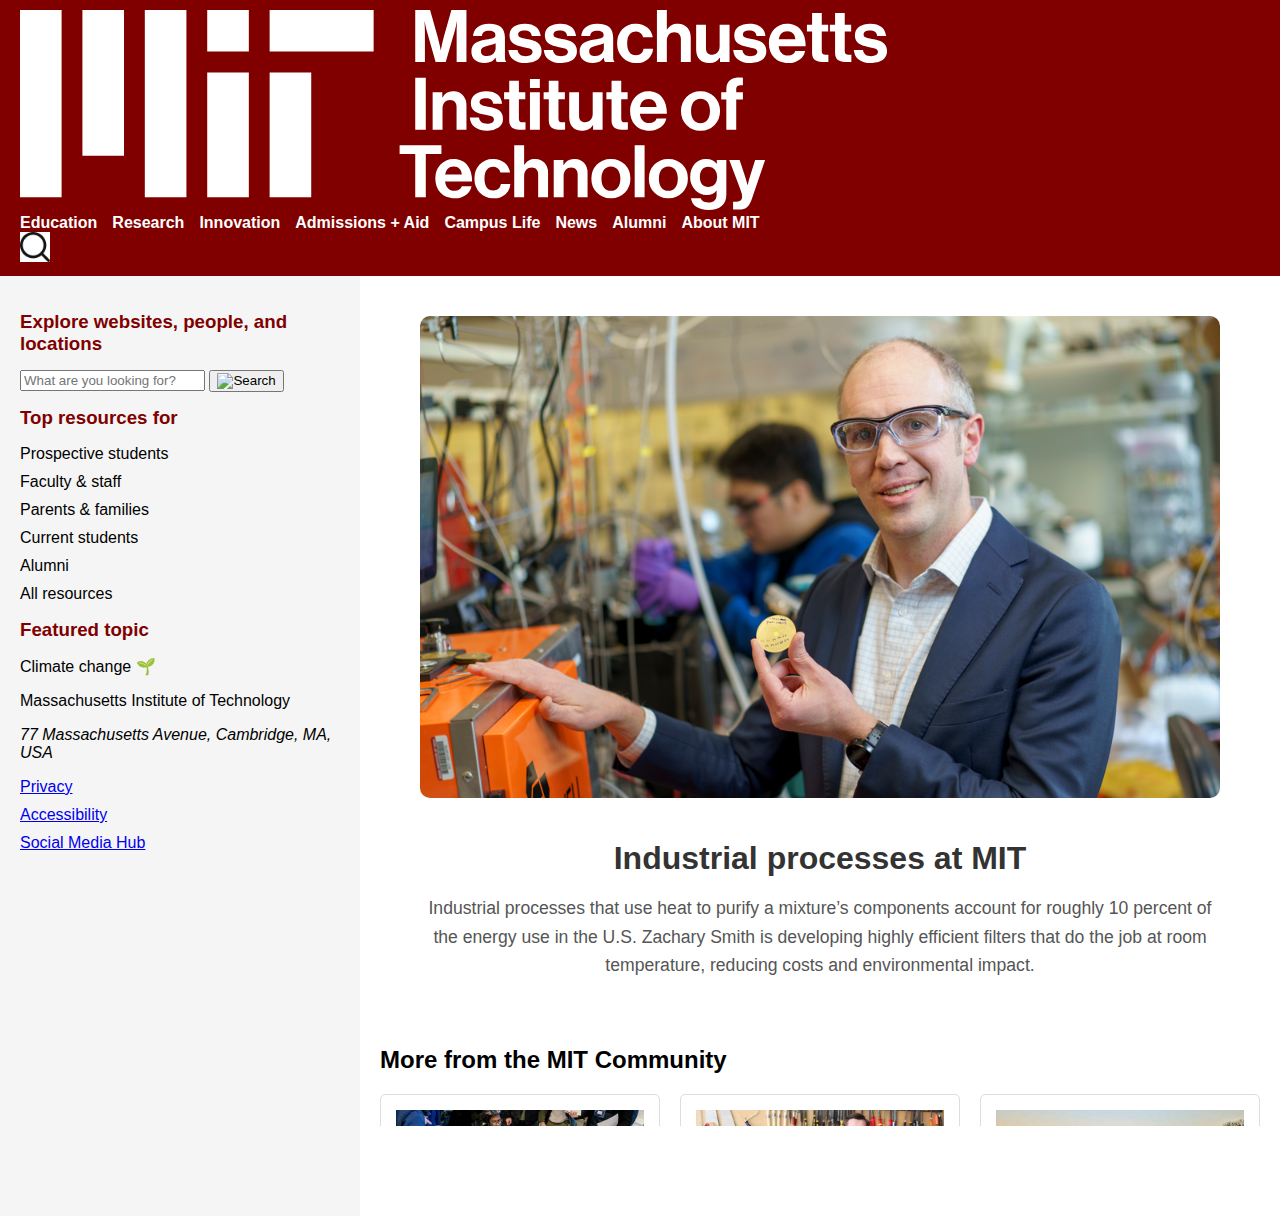
==== index.html @ 6602f0c6 "adding the landing page" ====
<!DOCTYPE html>
<html lang="en">
<head>
    <meta charset="UTF-8">
    <meta name="viewport" content="width=device-width, initial-scale=1.0">
    <title>MIT University</title>
    <link rel="stylesheet" href="style.css">
</head>
<body>
    <!-- Header -->
    <header>
        <div class="header-container">
            <img src="./herologo.svg" alt="MIT Logo" class="logo">
            <nav>
                <ul>
                    <li><a href="#">Education</a></li>
                    <li><a href="#">Research</a></li>
                    <li><a href="#">Innovation</a></li>
                    <li><a href="#">Admissions + Aid</a></li>
                    <li><a href="#">Campus Life</a></li>
                    <li><a href="#">News</a></li>
                    <li><a href="#">Alumni</a></li>
                    <li><a href="#">About MIT</a></li>
                </ul>
            </nav>
            <div class="search-icon">
                <img src="./search.png" alt="Search" width="100px">
            </div>
        </div>
    </header>

    <!-- Layout -->
    <div class="layout">
        <!-- Left Sidebar -->
        <aside class="sidebar">
            <h3>Explore websites, people, and locations</h3>
            <div class="search-box">
                <input type="text" placeholder="What are you looking for?">
                <button><img src="./searchh.png" alt="Search"></button>
            </div>
            <div class="resources">
                <h3>Top resources for</h3>
                <ul>
                    <li>Prospective students</li>
                    <li>Faculty & staff</li>
                    <li>Parents & families</li>
                    <li>Current students</li>
                    <li>Alumni</li>
                    <li>All resources</li>
                </ul>
            </div>
            <div class="featured-topic">
                <h3>Featured topic</h3>
                <p>Climate change <span>🌱</span></p>
            </div>
            <footer>
                <p>Massachusetts Institute of Technology</p>
                <address>
                    77 Massachusetts Avenue, Cambridge, MA, USA
                </address>
                <ul class="footer-links">
                    <li><a href="#">Privacy</a></li>
                    <li><a href="#">Accessibility</a></li>
                    <li><a href="#">Social Media Hub</a></li>
                </ul>
            </footer>
        </aside>

        <!-- Right Content -->
        <main class="content">
            <!-- Hero Section -->
            <section class="hero">
                <img src="./heroimage.jpg" alt="Hero Image" class="hero-img">
                <div class="hero-text">
                    <h1>Industrial processes at MIT</h1>
                    <p>
                        Industrial processes that use heat to purify a mixture’s components account for roughly 10 percent of the energy use in the U.S. Zachary Smith is developing highly efficient filters that do the job at room temperature, reducing costs and environmental impact.
                    </p>
                </div>
            </section>

            <!-- Main Content -->
            <section class="grid-section">
                <h2>More from the MIT Community</h2>
                <div class="grid-container">
                    <!-- Existing Items -->
                    <div class="grid-item">
                        <img src="./around campus.jpg" alt="Community 1">
                        <h3>Around Campus</h3>
                        <p>More puzzles, less sleep. The annual three days MIT Mystery Hunt, a tradition since 1981, returns to campus on January 17.</p>
                    </div>
                    <div class="grid-item">
                        <img src="./spotlight.jpg" alt="Community 2">
                        <h3>Spotlight</h3>
                        <p>To help design large structures, Zane Schemmer writes algorithms that optimize function, minimize carbon footprint, and produce a manufacturable result.</p>
                    </div>
                    <div class="grid-item">
                        <img src="./thismith.jpg" alt="Community 3">
                        <h3>#THISISMIT</h3>
                        <p>Via @mitsailingpavilion on Instagram: “Just because it’s winter doesn’t mean we will stop posting sunset pics! Work is underway to be ready for the next season – lots of boats means lots of projects!”</p>
                    </div>
                    <div class="grid-item">
                        <img src="./research.jpg" alt="Community 4">
                        <h3>Research Highlights</h3>
                        <p>CSAIL researchers’ new AI model produces human-like vocal imitations of everyday sounds.</p>
                    </div>
                    <div class="grid-item">
                        <img src="./spotlightt.jpg" alt="Community Extra 1">
                        <h3>Community Extra 1</h3>
                        <p>MIT's community is full of passionate individuals solving real-world problems.</p>
                    </div>
                    <div class="grid-item">
                        <img src="./thiss.jpg" alt="Community Extra 2">
                        <h3>Community Extra 2</h3>
                        <p>Students at MIT collaborate across disciplines to innovate and create solutions.</p>
                    </div>
                </div>
            </section>

            <!-- Footer Section -->
            <footer class="main-footer">
                <div class="footer-container">
                    <p>Want more about MIT?</p>
                    <p>Explore <a href="#">more spotlights</a>, or subscribe to receive daily or weekly doses of MIT in your inbox.</p>
                    <button class="subscribe-button">Subscribe</button>
                </div>
            </footer>
        </main>
    </div>
</body>
</html>
---- style.css ----
/* Global Styles */
body {
  margin: 0;
  font-family: Arial, sans-serif;
  display: flex;
  flex-direction: column;
  height: 100vh;
}

/* Header */
header {
  background: #800000;
  color: white;
  padding: 10px 20px;
  display: flex;
  justify-content: space-between;
  align-items: center;
}

header .logo {
  /* width: 100px; */
}

header nav ul {
  list-style: none;
  display: flex;
  gap: 15px;
  margin: 0;
  padding: 0;
}

header nav ul li a {
  color: white;
  text-decoration: none;
  font-weight: bold;
}

.search-icon img {
  width: 30px;
  cursor: pointer;
}

/* Layout */
.layout {
  display: flex;
  height: calc(100vh - 50px); /* Full height minus header */
}

/* Sidebar */
.sidebar {
  width: 25%;
  background: #f5f5f5;
  padding: 20px;
  overflow-y: auto;
  position: sticky;
  top: 0;
  height: 100vh;
}

.sidebar h3 {
  color: #800000;
  margin: 15px 0;
}

.sidebar ul {
  list-style: none;
  padding: 0;
}

.sidebar ul li {
  margin-bottom: 10px;
}

/* Right Content */
.content {
  flex: 1; /* Take remaining space */
  overflow-y: auto; /* Make it scrollable */
  padding: 20px;
}

/* Hero Section */
.hero {
  display: flex;
  flex-direction: column;
  align-items: center;
  text-align: center;
  gap: 20px;
  padding: 20px;
}

.hero-img {
  width: 100%;
  max-width: 800px;
  height: auto;
  border-radius: 10px;
}

.hero-text {
  max-width: 800px;
  color: #333;
}

.hero-text h1 {
  font-size: 2em;
  margin-bottom: 15px;
}

.hero-text p {
  font-size: 1.1em;
  line-height: 1.6;
  color: #555;
}

/* Grid Section */
.grid-section {
  margin-top: 30px;
}

.grid-container {
  display: grid;
  grid-template-columns: repeat(3, 1fr); /* Ensure 6 pictures remain aligned */
  gap: 20px;
}

.grid-item {
  background: white;
  border: 1px solid #ddd;
  padding: 15px;
  border-radius: 5px;
  text-align: center;
}

.grid-item img {
  width: 100%;
  height: 150px;
  object-fit: cover;
}

/* Footer Section */
.main-footer {
  background-color: #800000;
  color: white;
  text-align: center;
  padding: 20px;
  margin-top: 30px;
}

.main-footer a {
  color: #ffcccc;
  text-decoration: underline;
}

.subscribe-button {
  background-color: white;
  color: #800000;
  border: 2px solid white;
  padding: 10px 20px;
  margin-top: 10px;
  cursor: pointer;
  border-radius: 5px;
  font-weight: bold;
}

.subscribe-button:hover {
  background-color: #ffcccc;
  color: #800000;
}
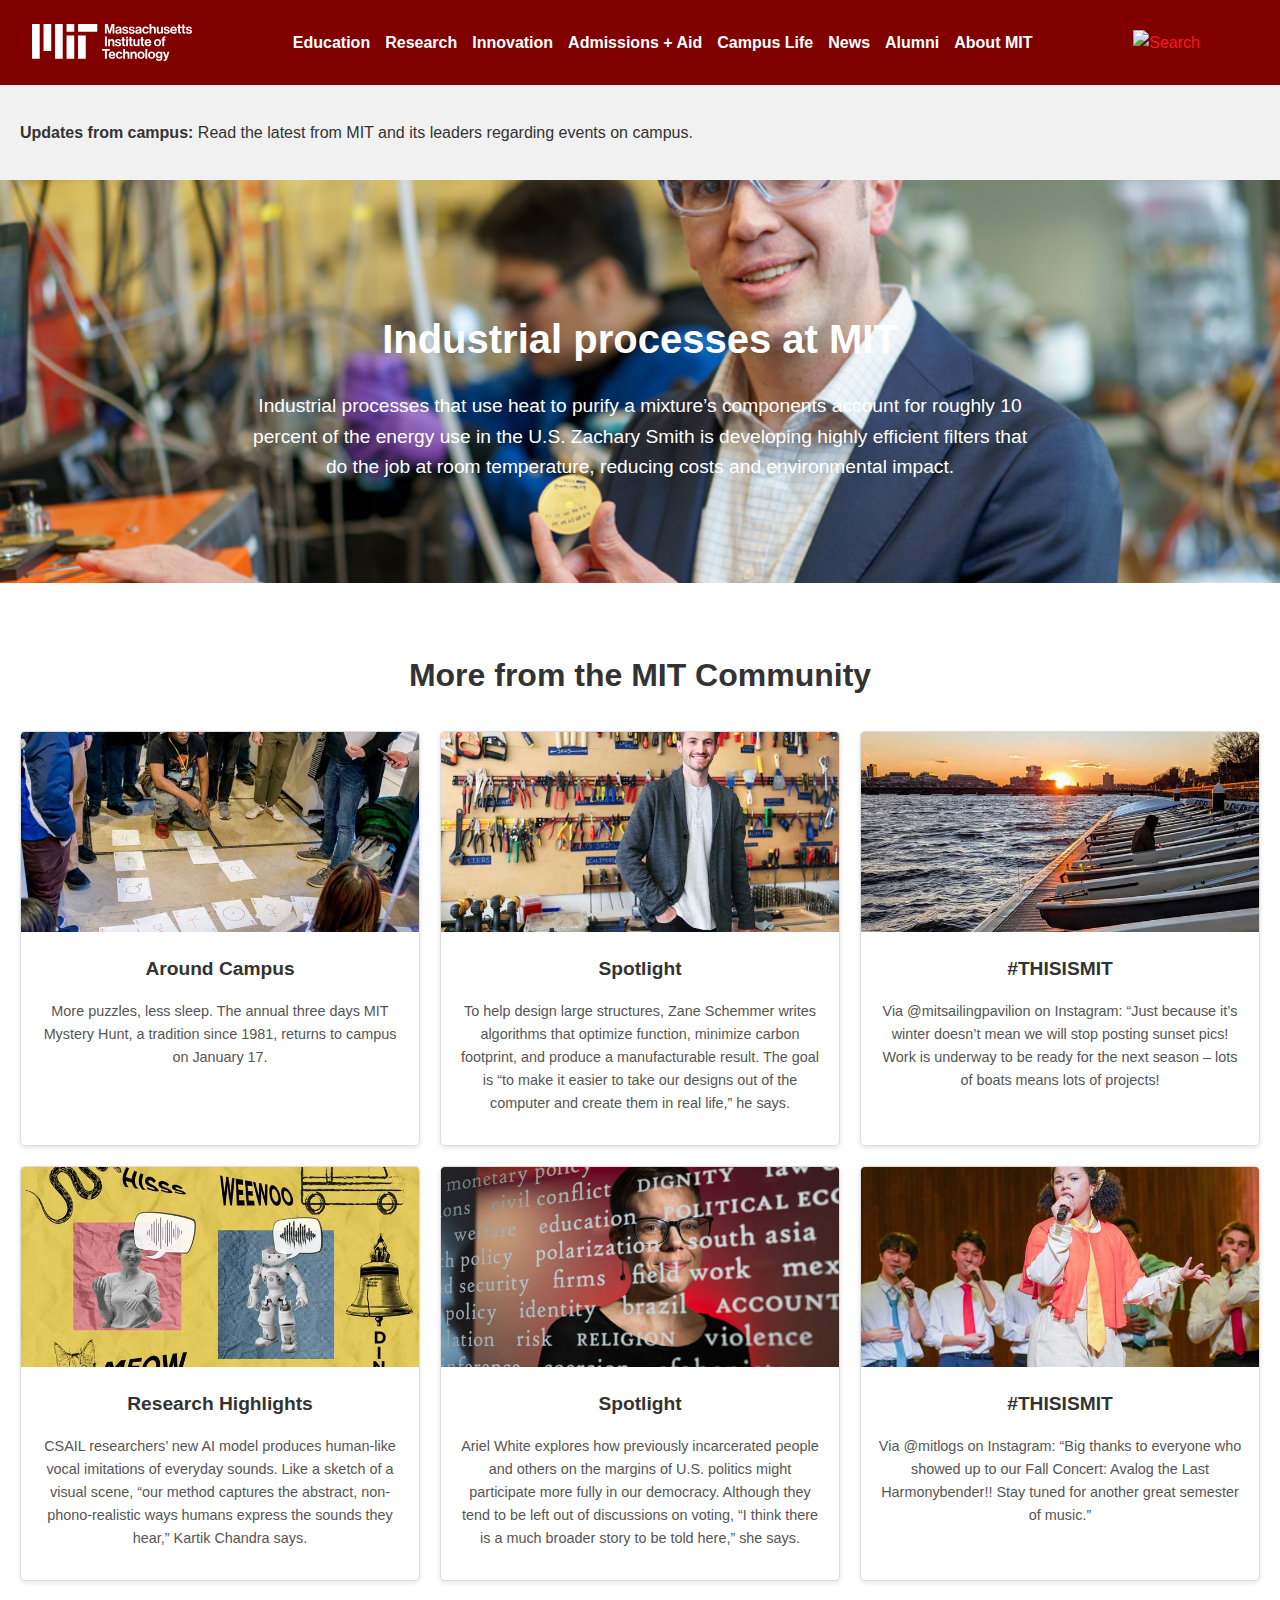
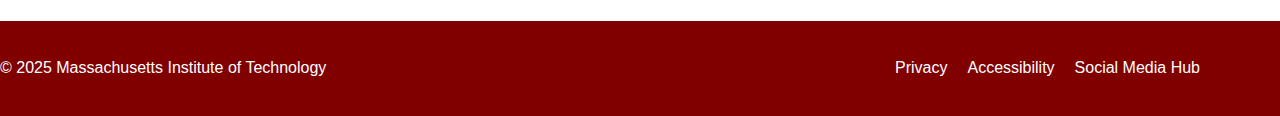
==== commit 3a79f18b: "deleted redundant files" ====
--- a/index.html
+++ b/index.html
@@ -4,13 +4,13 @@
     <meta charset="UTF-8">
     <meta name="viewport" content="width=device-width, initial-scale=1.0">
     <title>MIT University</title>
-    <link rel="stylesheet" href="style.css">
+    <link rel="stylesheet" href="styles.css">
 </head>
 <body>
     <!-- Header -->
     <header>
-        <div class="header-container">
-            <img src="./herologo.svg" alt="MIT Logo" class="logo">
+        <div class="container">
+            <img src="./herologo.svg" alt="MIT Logo" class="mit-logo">
             <nav>
                 <ul>
                     <li><a href="#">Education</a></li>
@@ -23,109 +23,82 @@
                     <li><a href="#">About MIT</a></li>
                 </ul>
             </nav>
-            <div class="search-icon">
-                <img src="./search.png" alt="Search" width="100px">
+            <div class="search-icon" style="background-image: #ff1423;">
+                <img src="./searchicon.svg" alt="Search" style="color: #ff1423;">
             </div>
         </div>
     </header>
 
-    <!-- Layout -->
-    <div class="layout">
-        <!-- Left Sidebar -->
-        <aside class="sidebar">
-            <h3>Explore websites, people, and locations</h3>
-            <div class="search-box">
-                <input type="text" placeholder="What are you looking for?">
-                <button><img src="./searchh.png" alt="Search"></button>
+    <!-- Text Box Under Header -->
+    <section class="text-box" style="overflow:hidden;">
+        <div class="container">
+            <p>
+                <strong>Updates from campus:</strong> Read the latest from MIT and its leaders regarding events on campus.
+            </p>
+        </div>
+    </section>
+
+    <!-- Hero Section -->
+    <section class="hero">
+        <div class="hero-text">
+            <h1>Industrial processes at MIT</h1>
+            <p>
+                Industrial processes that use heat to purify a mixture’s components account for roughly 10 percent of the energy use in the U.S. Zachary Smith is developing highly efficient filters that do the job at room temperature, reducing costs and environmental impact.
+            </p>
+        </div>
+    </section>
+
+    <!-- Main Content -->
+    <main>
+        <section class="grid-section">
+            <h2>More from the MIT Community</h2>
+            <div class="grid-container">
+                <!-- Grid Items -->
+                <div class="grid-item">
+                    <img src="./around campus.jpg" alt="Community 1">
+                    <h3>Around Campus</h3>
+                    <p>More puzzles, less sleep. The annual three days MIT Mystery Hunt, a tradition since 1981, returns to campus on January 17.</p>
+                </div>
+                <div class="grid-item">
+                    <img src="./spotlight.jpg" alt="Community 2">
+                    <h3>Spotlight</h3>
+                    <p>To help design large structures, Zane Schemmer writes algorithms that optimize function, minimize carbon footprint, and produce a manufacturable result. The goal is “to make it easier to take our designs out of the computer and create them in real life,” he says.</p>
+                </div>
+                <div class="grid-item">
+                    <img src="./thismith.jpg" alt="Community 3">
+                    <h3>#THISISMIT</h3>
+                    <p>Via @mitsailingpavilion on Instagram: “Just because it’s winter doesn’t mean we will stop posting sunset pics! Work is underway to be ready for the next season – lots of boats means lots of projects!</p>
+                </div>
+                <div class="grid-item">
+                    <img src="./research.jpg" alt="Community 4">
+                    <h3>Research Highlights</h3>
+                    <p>CSAIL researchers’ new AI model produces human-like vocal imitations of everyday sounds. Like a sketch of a visual scene, “our method captures the abstract, non-phono-realistic ways humans express the sounds they hear,” Kartik Chandra says.</p>
+                </div>
+                <div class="grid-item">
+                    <img src="./spotlightt.jpg" alt="Community 5">
+                    <h3>Spotlight</h3>
+                    <p>Ariel White explores how previously incarcerated people and others on the margins of U.S. politics might participate more fully in our democracy. Although they tend to be left out of discussions on voting, “I think there is a much broader story to be told here,” she says.</p>
+                </div>
+                <div class="grid-item">
+                    <img src="./thiss.jpg" alt="Community 6">
+                    <h3>#THISISMIT</h3>
+                    <p>Via @mitlogs on Instagram: “Big thanks to everyone who showed up to our Fall Concert: Avalog the Last Harmonybender!! Stay tuned for another great semester of music.”</p>
+                </div>
             </div>
-            <div class="resources">
-                <h3>Top resources for</h3>
-                <ul>
-                    <li>Prospective students</li>
-                    <li>Faculty & staff</li>
-                    <li>Parents & families</li>
-                    <li>Current students</li>
-                    <li>Alumni</li>
-                    <li>All resources</li>
-                </ul>
-            </div>
-            <div class="featured-topic">
-                <h3>Featured topic</h3>
-                <p>Climate change <span>🌱</span></p>
-            </div>
-            <footer>
-                <p>Massachusetts Institute of Technology</p>
-                <address>
-                    77 Massachusetts Avenue, Cambridge, MA, USA
-                </address>
-                <ul class="footer-links">
-                    <li><a href="#">Privacy</a></li>
-                    <li><a href="#">Accessibility</a></li>
-                    <li><a href="#">Social Media Hub</a></li>
-                </ul>
-            </footer>
-        </aside>
+        </section>
+    </main>
 
-        <!-- Right Content -->
-        <main class="content">
-            <!-- Hero Section -->
-            <section class="hero">
-                <img src="./heroimage.jpg" alt="Hero Image" class="hero-img">
-                <div class="hero-text">
-                    <h1>Industrial processes at MIT</h1>
-                    <p>
-                        Industrial processes that use heat to purify a mixture’s components account for roughly 10 percent of the energy use in the U.S. Zachary Smith is developing highly efficient filters that do the job at room temperature, reducing costs and environmental impact.
-                    </p>
-                </div>
-            </section>
-
-            <!-- Main Content -->
-            <section class="grid-section">
-                <h2>More from the MIT Community</h2>
-                <div class="grid-container">
-                    <!-- Existing Items -->
-                    <div class="grid-item">
-                        <img src="./around campus.jpg" alt="Community 1">
-                        <h3>Around Campus</h3>
-                        <p>More puzzles, less sleep. The annual three days MIT Mystery Hunt, a tradition since 1981, returns to campus on January 17.</p>
-                    </div>
-                    <div class="grid-item">
-                        <img src="./spotlight.jpg" alt="Community 2">
-                        <h3>Spotlight</h3>
-                        <p>To help design large structures, Zane Schemmer writes algorithms that optimize function, minimize carbon footprint, and produce a manufacturable result.</p>
-                    </div>
-                    <div class="grid-item">
-                        <img src="./thismith.jpg" alt="Community 3">
-                        <h3>#THISISMIT</h3>
-                        <p>Via @mitsailingpavilion on Instagram: “Just because it’s winter doesn’t mean we will stop posting sunset pics! Work is underway to be ready for the next season – lots of boats means lots of projects!”</p>
-                    </div>
-                    <div class="grid-item">
-                        <img src="./research.jpg" alt="Community 4">
-                        <h3>Research Highlights</h3>
-                        <p>CSAIL researchers’ new AI model produces human-like vocal imitations of everyday sounds.</p>
-                    </div>
-                    <div class="grid-item">
-                        <img src="./spotlightt.jpg" alt="Community Extra 1">
-                        <h3>Community Extra 1</h3>
-                        <p>MIT's community is full of passionate individuals solving real-world problems.</p>
-                    </div>
-                    <div class="grid-item">
-                        <img src="./thiss.jpg" alt="Community Extra 2">
-                        <h3>Community Extra 2</h3>
-                        <p>Students at MIT collaborate across disciplines to innovate and create solutions.</p>
-                    </div>
-                </div>
-            </section>
-
-            <!-- Footer Section -->
-            <footer class="main-footer">
-                <div class="footer-container">
-                    <p>Want more about MIT?</p>
-                    <p>Explore <a href="#">more spotlights</a>, or subscribe to receive daily or weekly doses of MIT in your inbox.</p>
-                    <button class="subscribe-button">Subscribe</button>
-                </div>
-            </footer>
-        </main>
-    </div>
+    <!-- Footer -->
+    <footer>
+        <div class="container footer-container">
+            <p>© 2025 Massachusetts Institute of Technology</p>
+            <ul>
+                <li><a href="#">Privacy</a></li>
+                <li><a href="#">Accessibility</a></li>
+                <li><a href="#">Social Media Hub</a></li>
+            </ul>
+        </div>
+    </footer>
 </body>
 </html>
+
--- a/styles.css
+++ b/styles.css
@@ -0,0 +1,156 @@
+/* Global Styles */
+body {
+    margin: 0;
+    font-family: Arial, sans-serif;
+    line-height: 1.6;
+    color: #333;
+}
+
+.mit-logo {
+    width: 10rem;
+    /* height: 60rem !important; */
+    margin-left: 2rem;
+}
+
+.container {
+    display: flex;
+    justify-content: space-between;
+    align-items: center;
+    width: 100%;
+    max-width: 1200px;
+    height: 100%;
+    height: 75px;
+    /* margin: auto; */
+}
+
+/* Header */
+header {
+    background: #800000;
+    color: white;
+    padding: 5px 0; /* Reduced height */
+    display: flex;
+    justify-content: space-between;
+    align-items: center;
+    flex: 1 1 0%;
+}
+
+header .logo {
+    width: 219px;
+    height: 46px;
+}
+
+header nav ul {
+    list-style: none;
+    display: flex;
+    gap: 15px; /* Reduced gap for compact look */
+    margin: 0;
+    padding: 0;
+}
+
+header nav ul li a {
+    color: white;
+    text-decoration: none;
+    font-weight: bold;
+}
+
+.search-icon img {
+    width: 30px; /* Increased icon size */
+    cursor: pointer;
+}
+
+/* Text Box */
+.text-box {
+    background: #f1f1f1;
+    padding: 10px 20px;
+    text-align: center;
+}
+
+.text-box p {
+    margin: 0;
+    font-size: 1em;
+}
+
+/* Hero Section */
+.hero {
+    background: url('./heroimage.jpg') no-repeat center center/cover;
+    color: white;
+    text-align: center;
+    padding: 100px 20px; /* Adjusted padding */
+}
+
+.hero h1 {
+    font-size: 2.5em;
+    margin-bottom: 20px;
+}
+
+.hero p {
+    font-size: 1.2em;
+    max-width: 800px;
+    margin: 0 auto;
+}
+
+/* Grid Section */
+.grid-section {
+    padding: 40px 0;
+    text-align: center;
+}
+
+.grid-section h2 {
+    margin-bottom: 30px;
+    font-size: 2em;
+}
+
+.grid-container {
+    display: grid;
+    grid-template-columns: repeat(3, 1fr);
+    gap: 20px;
+    padding: 0 20px;
+}
+
+.grid-item {
+    background: white;
+    border: 1px solid #ddd;
+    border-radius: 5px;
+    overflow: hidden;
+    box-shadow: 0 2px 5px rgba(0, 0, 0, 0.1);
+}
+
+.grid-item img {
+    width: 100%;
+    height: 200px;
+    object-fit: cover;
+}
+
+.grid-item h3 {
+    font-size: 1.2em;
+    margin: 15px 0;
+}
+
+.grid-item p {
+    padding: 0 15px 15px;
+    font-size: 0.9em;
+    color: #555;
+}
+
+/* Footer */
+footer {
+    background: #800000;
+    color: white;
+    padding: 10px 0;
+    text-align: center;
+}
+
+footer ul {
+    list-style: none;
+    display: flex;
+    justify-content: center;
+    gap: 20px;
+    padding: 0;
+    margin: 0;
+}
+
+footer ul li a {
+    color: white;
+    text-decoration: none;
+}
+
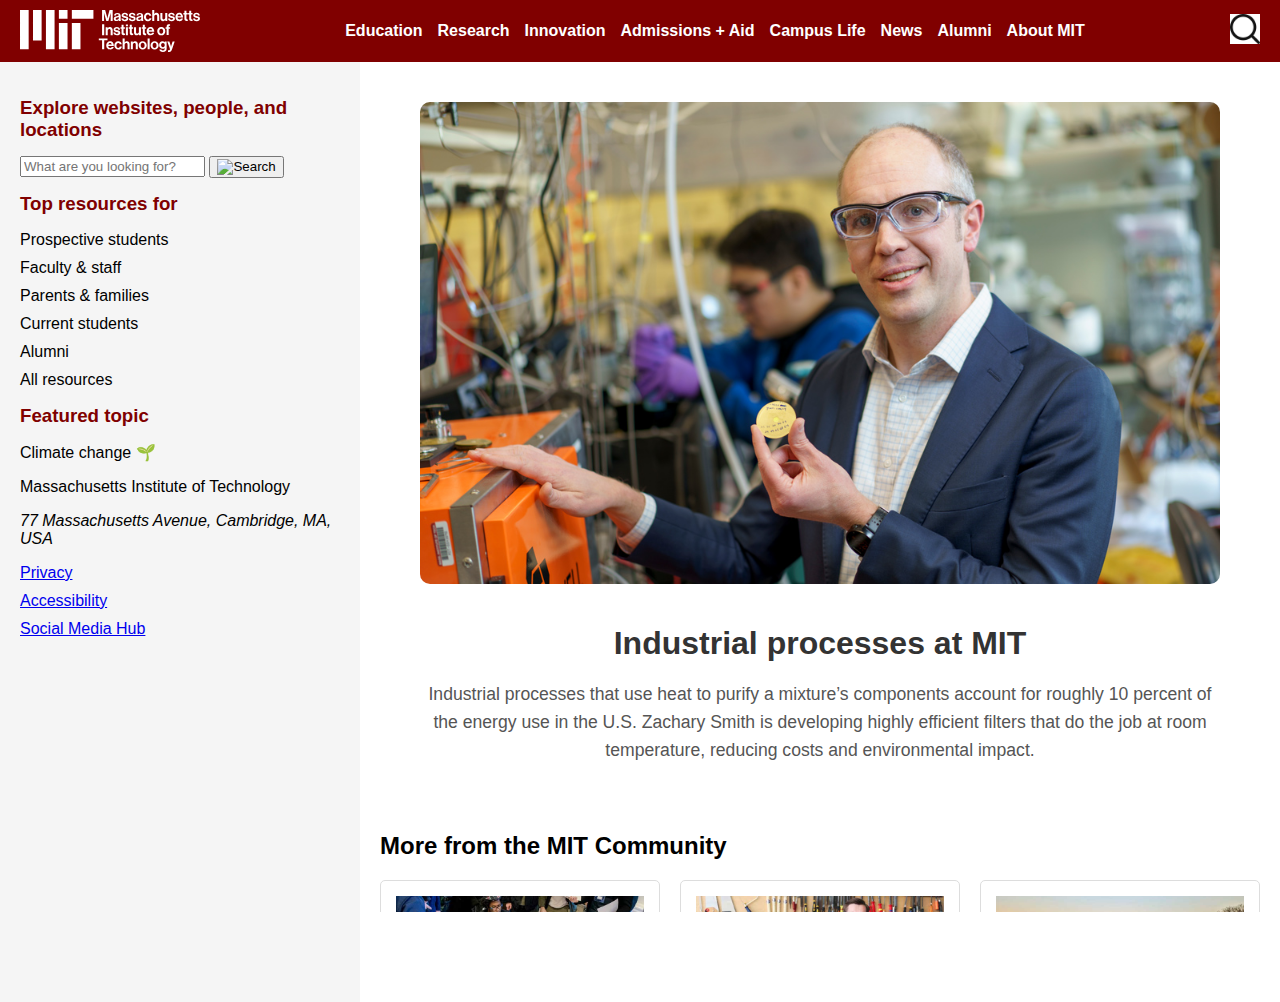
==== commit 1b5f3608: "refactored changes" ====
--- a/index.html
+++ b/index.html
@@ -4,13 +4,13 @@
     <meta charset="UTF-8">
     <meta name="viewport" content="width=device-width, initial-scale=1.0">
     <title>MIT University</title>
-    <link rel="stylesheet" href="styles.css">
+    <link rel="stylesheet" href="style.css">
 </head>
 <body>
     <!-- Header -->
     <header>
-        <div class="container">
-            <img src="./herologo.svg" alt="MIT Logo" class="mit-logo">
+        <!-- <div class="header-container"> -->
+            <img src="./mit-logo.svg" alt="MIT Logo" class="logo">
             <nav>
                 <ul>
                     <li><a href="#">Education</a></li>
@@ -23,82 +23,109 @@
                     <li><a href="#">About MIT</a></li>
                 </ul>
             </nav>
-            <div class="search-icon" style="background-image: #ff1423;">
-                <img src="./searchicon.svg" alt="Search" style="color: #ff1423;">
+            <div class="search-icon">
+                <img src="./search.png" alt="Search" class="search-icon">
             </div>
-        </div>
+        <!-- </div> -->
     </header>
 
-    <!-- Text Box Under Header -->
-    <section class="text-box" style="overflow:hidden;">
-        <div class="container">
-            <p>
-                <strong>Updates from campus:</strong> Read the latest from MIT and its leaders regarding events on campus.
-            </p>
-        </div>
-    </section>
+    <!-- Layout -->
+    <div class="layout">
+        <!-- Left Sidebar -->
+        <aside class="sidebar">
+            <h3>Explore websites, people, and locations</h3>
+            <div class="search-box">
+                <input type="text" placeholder="What are you looking for?">
+                <button><img src="./searchh.png" alt="Search"></button>
+            </div>
+            <div class="resources">
+                <h3>Top resources for</h3>
+                <ul>
+                    <li>Prospective students</li>
+                    <li>Faculty & staff</li>
+                    <li>Parents & families</li>
+                    <li>Current students</li>
+                    <li>Alumni</li>
+                    <li>All resources</li>
+                </ul>
+            </div>
+            <div class="featured-topic">
+                <h3>Featured topic</h3>
+                <p>Climate change <span>🌱</span></p>
+            </div>
+            <footer>
+                <p>Massachusetts Institute of Technology</p>
+                <address>
+                    77 Massachusetts Avenue, Cambridge, MA, USA
+                </address>
+                <ul class="footer-links">
+                    <li><a href="#">Privacy</a></li>
+                    <li><a href="#">Accessibility</a></li>
+                    <li><a href="#">Social Media Hub</a></li>
+                </ul>
+            </footer>
+        </aside>
 
-    <!-- Hero Section -->
-    <section class="hero">
-        <div class="hero-text">
-            <h1>Industrial processes at MIT</h1>
-            <p>
-                Industrial processes that use heat to purify a mixture’s components account for roughly 10 percent of the energy use in the U.S. Zachary Smith is developing highly efficient filters that do the job at room temperature, reducing costs and environmental impact.
-            </p>
-        </div>
-    </section>
+        <!-- Right Content -->
+        <main class="content">
+            <!-- Hero Section -->
+            <section class="hero">
+                <img src="./heroimage.jpg" alt="Hero Image" class="hero-img">
+                <div class="hero-text">
+                    <h1>Industrial processes at MIT</h1>
+                    <p>
+                        Industrial processes that use heat to purify a mixture’s components account for roughly 10 percent of the energy use in the U.S. Zachary Smith is developing highly efficient filters that do the job at room temperature, reducing costs and environmental impact.
+                    </p>
+                </div>
+            </section>
 
-    <!-- Main Content -->
-    <main>
-        <section class="grid-section">
-            <h2>More from the MIT Community</h2>
-            <div class="grid-container">
-                <!-- Grid Items -->
-                <div class="grid-item">
-                    <img src="./around campus.jpg" alt="Community 1">
-                    <h3>Around Campus</h3>
-                    <p>More puzzles, less sleep. The annual three days MIT Mystery Hunt, a tradition since 1981, returns to campus on January 17.</p>
+            <!-- Main Content -->
+            <section class="grid-section">
+                <h2>More from the MIT Community</h2>
+                <div class="grid-container">
+                    <!-- Existing Items -->
+                    <div class="grid-item">
+                        <img src="./around campus.jpg" alt="Community 1">
+                        <h3>Around Campus</h3>
+                        <p>More puzzles, less sleep. The annual three days MIT Mystery Hunt, a tradition since 1981, returns to campus on January 17.</p>
+                    </div>
+                    <div class="grid-item">
+                        <img src="./spotlight.jpg" alt="Community 2">
+                        <h3>Spotlight</h3>
+                        <p>To help design large structures, Zane Schemmer writes algorithms that optimize function, minimize carbon footprint, and produce a manufacturable result.</p>
+                    </div>
+                    <div class="grid-item">
+                        <img src="./thismith.jpg" alt="Community 3">
+                        <h3>#THISISMIT</h3>
+                        <p>Via @mitsailingpavilion on Instagram: “Just because it’s winter doesn’t mean we will stop posting sunset pics! Work is underway to be ready for the next season – lots of boats means lots of projects!”</p>
+                    </div>
+                    <div class="grid-item">
+                        <img src="./research.jpg" alt="Community 4">
+                        <h3>Research Highlights</h3>
+                        <p>CSAIL researchers’ new AI model produces human-like vocal imitations of everyday sounds.</p>
+                    </div>
+                    <div class="grid-item">
+                        <img src="./spotlightt.jpg" alt="Community Extra 1">
+                        <h3>Community Extra 1</h3>
+                        <p>MIT's community is full of passionate individuals solving real-world problems.</p>
+                    </div>
+                    <div class="grid-item">
+                        <img src="./thiss.jpg" alt="Community Extra 2">
+                        <h3>Community Extra 2</h3>
+                        <p>Students at MIT collaborate across disciplines to innovate and create solutions.</p>
+                    </div>
                 </div>
-                <div class="grid-item">
-                    <img src="./spotlight.jpg" alt="Community 2">
-                    <h3>Spotlight</h3>
-                    <p>To help design large structures, Zane Schemmer writes algorithms that optimize function, minimize carbon footprint, and produce a manufacturable result. The goal is “to make it easier to take our designs out of the computer and create them in real life,” he says.</p>
+            </section>
+
+            <!-- Footer Section -->
+            <footer class="main-footer">
+                <div class="footer-container">
+                    <p>Want more about MIT?</p>
+                    <p>Explore <a href="#">more spotlights</a>, or subscribe to receive daily or weekly doses of MIT in your inbox.</p>
+                    <button class="subscribe-button">Subscribe</button>
                 </div>
-                <div class="grid-item">
-                    <img src="./thismith.jpg" alt="Community 3">
-                    <h3>#THISISMIT</h3>
-                    <p>Via @mitsailingpavilion on Instagram: “Just because it’s winter doesn’t mean we will stop posting sunset pics! Work is underway to be ready for the next season – lots of boats means lots of projects!</p>
-                </div>
-                <div class="grid-item">
-                    <img src="./research.jpg" alt="Community 4">
-                    <h3>Research Highlights</h3>
-                    <p>CSAIL researchers’ new AI model produces human-like vocal imitations of everyday sounds. Like a sketch of a visual scene, “our method captures the abstract, non-phono-realistic ways humans express the sounds they hear,” Kartik Chandra says.</p>
-                </div>
-                <div class="grid-item">
-                    <img src="./spotlightt.jpg" alt="Community 5">
-                    <h3>Spotlight</h3>
-                    <p>Ariel White explores how previously incarcerated people and others on the margins of U.S. politics might participate more fully in our democracy. Although they tend to be left out of discussions on voting, “I think there is a much broader story to be told here,” she says.</p>
-                </div>
-                <div class="grid-item">
-                    <img src="./thiss.jpg" alt="Community 6">
-                    <h3>#THISISMIT</h3>
-                    <p>Via @mitlogs on Instagram: “Big thanks to everyone who showed up to our Fall Concert: Avalog the Last Harmonybender!! Stay tuned for another great semester of music.”</p>
-                </div>
-            </div>
-        </section>
-    </main>
-
-    <!-- Footer -->
-    <footer>
-        <div class="container footer-container">
-            <p>© 2025 Massachusetts Institute of Technology</p>
-            <ul>
-                <li><a href="#">Privacy</a></li>
-                <li><a href="#">Accessibility</a></li>
-                <li><a href="#">Social Media Hub</a></li>
-            </ul>
-        </div>
-    </footer>
+            </footer>
+        </main>
+    </div>
 </body>
 </html>
-
--- a/style.css
+++ b/style.css
@@ -0,0 +1,170 @@
+/* Global Styles */
+body {
+  margin: 0;
+  font-family: Arial, sans-serif;
+  display: flex;
+  flex-direction: column;
+  height: 100vh;
+}
+
+/* Header */
+header {
+  background: #800000;
+  color: white;
+  padding: 10px 20px;
+  display: flex;
+  justify-content: space-between;
+  align-items: center;
+}
+
+header .logo {
+  width: 180px;
+}
+
+header nav ul {
+  list-style: none;
+  display: flex;
+  gap: 15px;
+  margin: 0;
+  padding: 0;
+}
+
+header nav ul li a {
+  color: white;
+  text-decoration: none;
+  font-weight: bold;
+}
+
+.search-icon img {
+  width: 30px;
+  cursor: pointer;
+}
+
+/* Layout */
+.layout {
+  display: flex;
+  height: calc(100vh - 50px); /* Full height minus header */
+}
+
+/* Sidebar */
+.sidebar {
+  width: 25%;
+  background: #f5f5f5;
+  padding: 20px;
+  overflow-y: auto;
+  position: sticky;
+  top: 0;
+  height: 100vh;
+}
+
+.sidebar h3 {
+  color: #800000;
+  margin: 15px 0;
+}
+
+.sidebar ul {
+  list-style: none;
+  padding: 0;
+}
+
+.sidebar ul li {
+  margin-bottom: 10px;
+}
+
+/* Right Content */
+.content {
+  flex: 1; /* Take remaining space */
+  overflow-y: auto; /* Make it scrollable */
+  padding: 20px;
+}
+
+/* Hero Section */
+.hero {
+  display: flex;
+  flex-direction: column;
+  align-items: center;
+  text-align: center;
+  gap: 20px;
+  padding: 20px;
+}
+
+.hero-img {
+  width: 100%;
+  max-width: 800px;
+  height: auto;
+  border-radius: 10px;
+}
+
+.hero-text {
+  max-width: 800px;
+  color: #333;
+}
+
+.hero-text h1 {
+  font-size: 2em;
+  margin-bottom: 15px;
+}
+
+.hero-text p {
+  font-size: 1.1em;
+  line-height: 1.6;
+  color: #555;
+}
+
+/* Grid Section */
+.grid-section {
+  margin-top: 30px;
+}
+
+.grid-container {
+  display: grid;
+  grid-template-columns: repeat(3, 1fr); /* Ensure 6 pictures remain aligned */
+  gap: 20px;
+}
+
+.grid-item {
+  background: white;
+  border: 1px solid #ddd;
+  padding: 15px;
+  border-radius: 5px;
+  text-align: center;
+}
+
+.grid-item img {
+  width: 100%;
+  height: 150px;
+  object-fit: cover;
+}
+
+/* Footer Section */
+.main-footer {
+  background-color: #800000;
+  color: white;
+  text-align: center;
+  padding: 20px;
+  margin-top: 30px;
+}
+
+.main-footer a {
+  color: #ffcccc;
+  text-decoration: underline;
+}
+
+.subscribe-button {
+  background-color: white;
+  color: #800000;
+  border: 2px solid white;
+  padding: 10px 20px;
+  margin-top: 10px;
+  cursor: pointer;
+  border-radius: 5px;
+  font-weight: bold;
+}
+
+.subscribe-button:hover {
+  background-color: #ffcccc;
+  color: #800000;
+}
+
+
+
